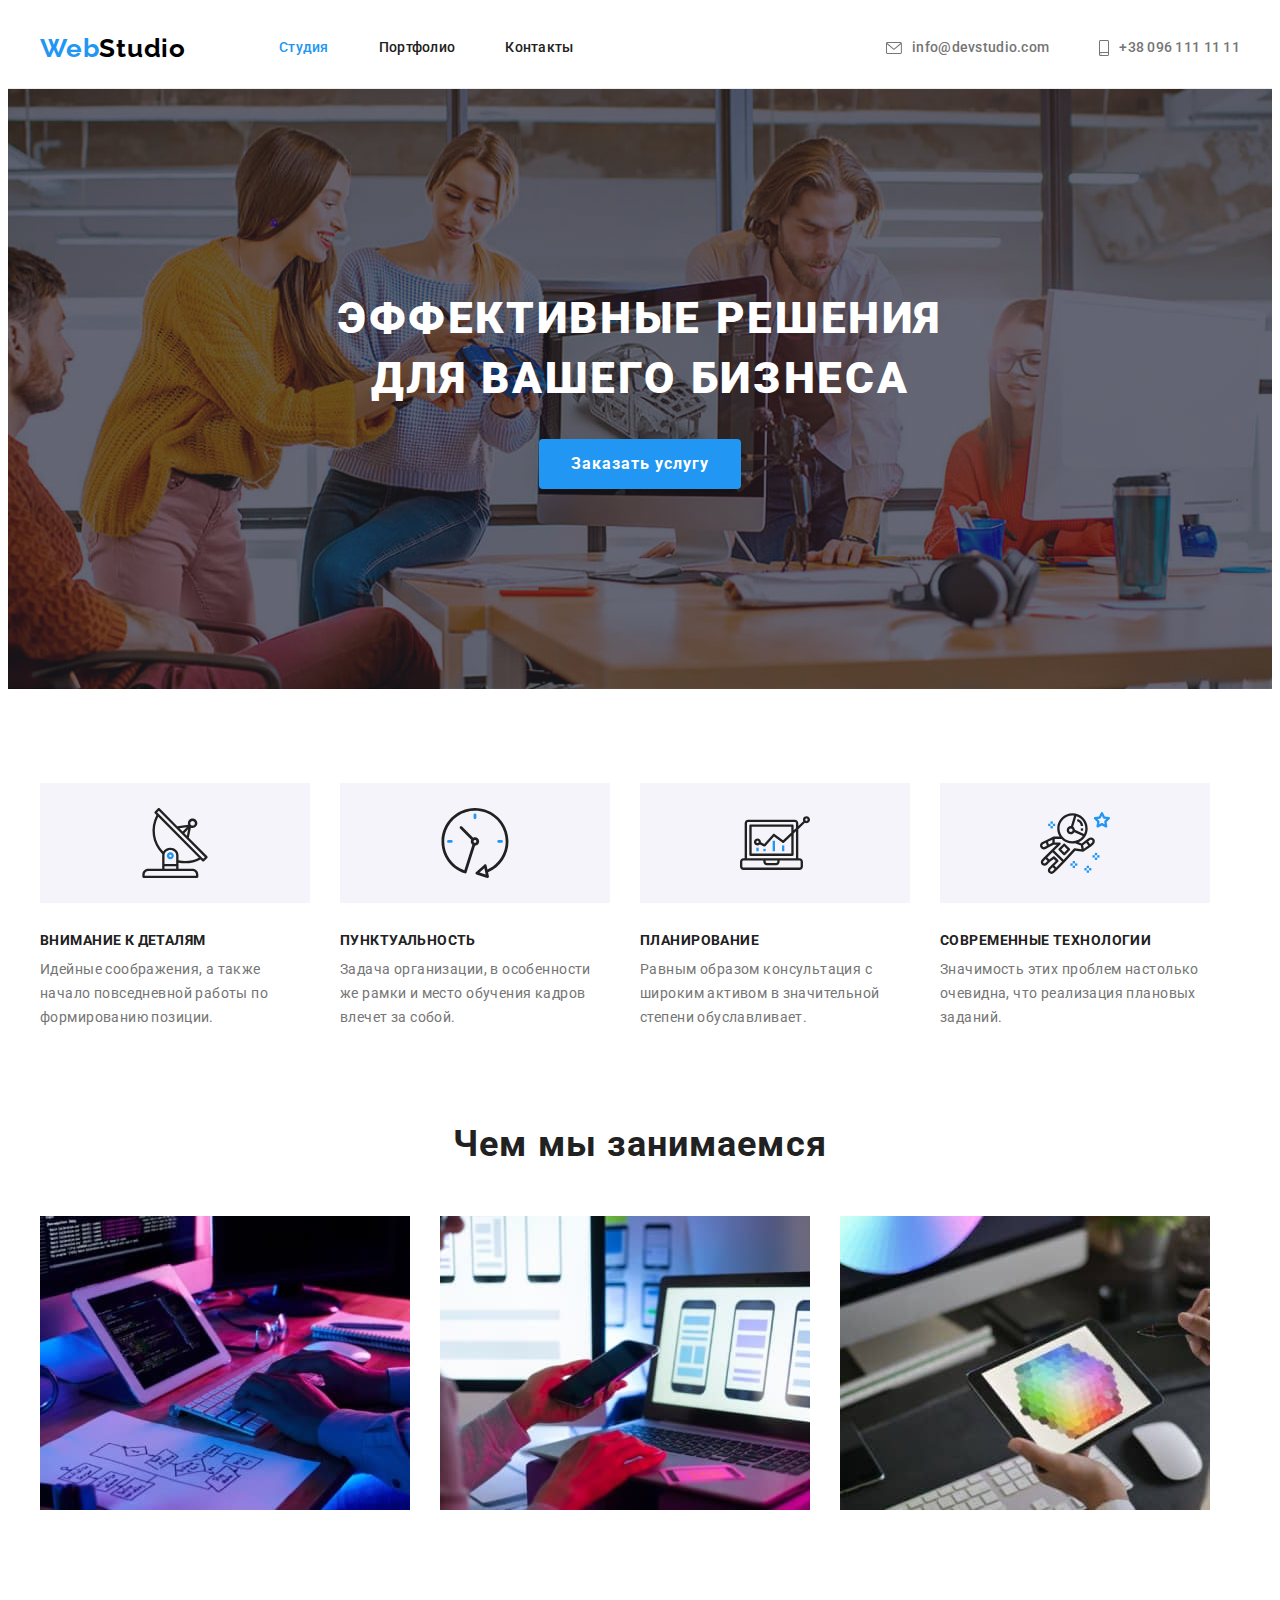
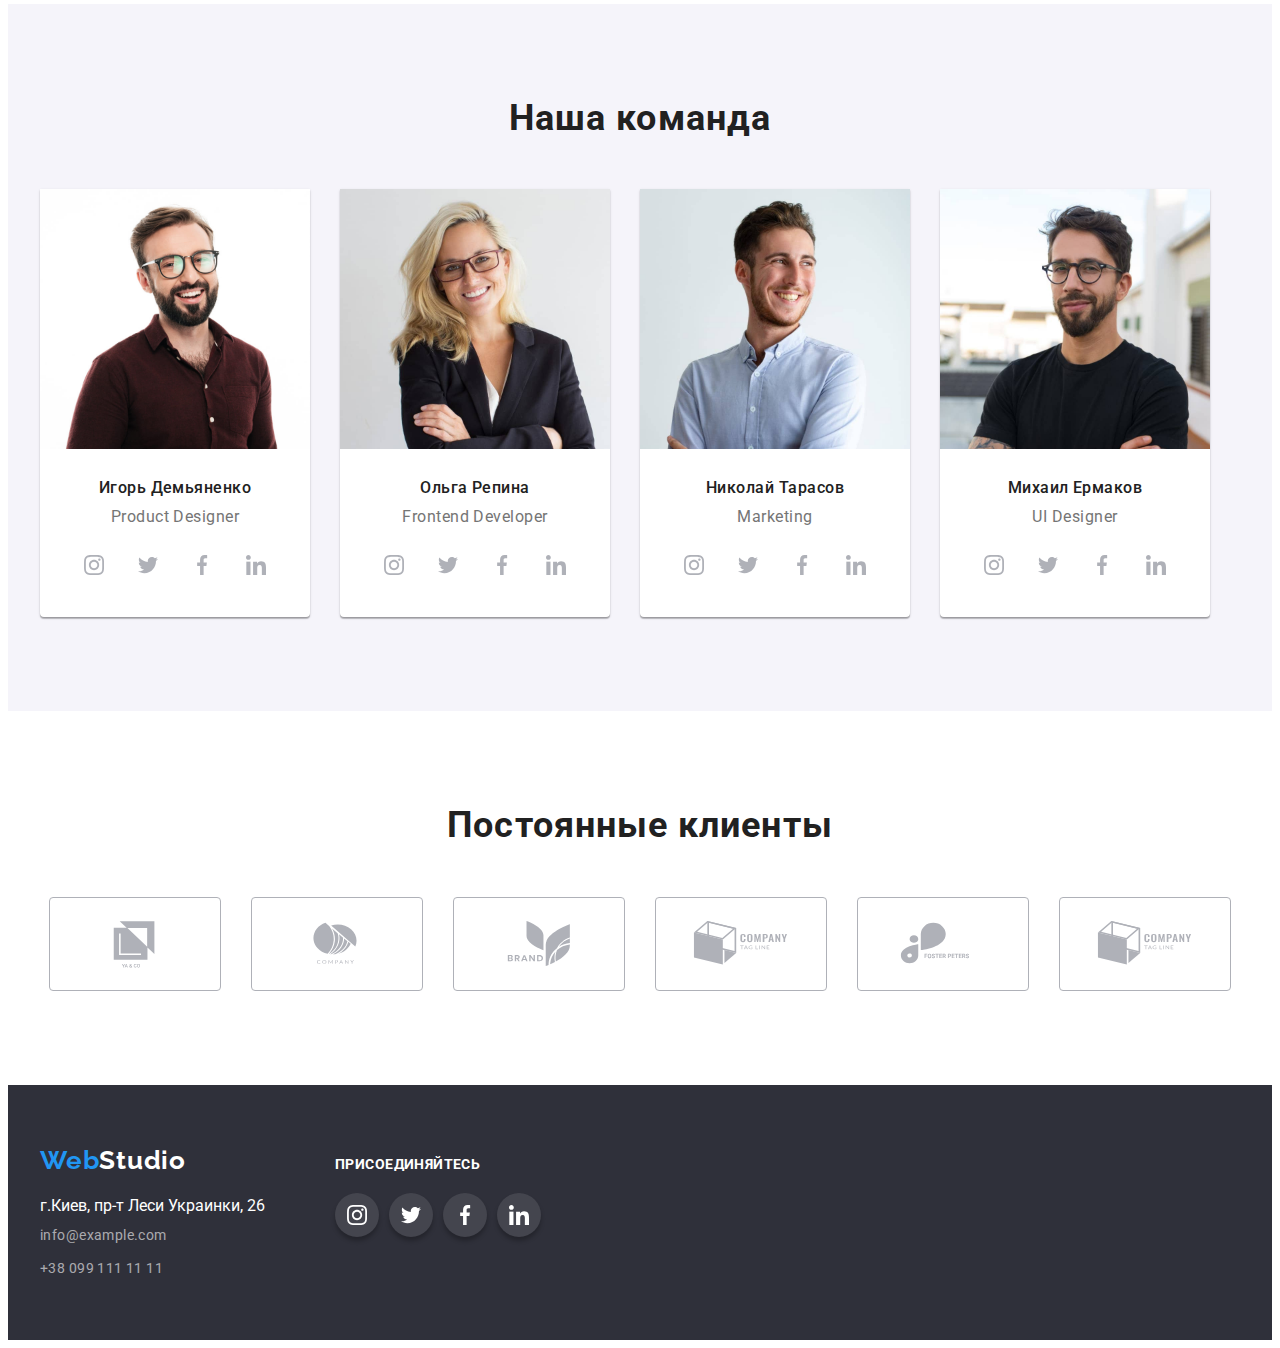
==== index.html @ c4a99738 "clone" ====
<!DOCTYPE html>
<html lang="ru">

<head>
    <link rel="stylesheet" href="https://cdnjs.cloudflare.com/ajax/libs/modern-normalize/1.1.0/modern-normalize.min.css"
        integrity="sha512-wpPYUAdjBVSE4KJnH1VR1HeZfpl1ub8YT/NKx4PuQ5NmX2tKuGu6U/JRp5y+Y8XG2tV+wKQpNHVUX03MfMFn9Q=="
        crossorigin="anonymous" referrerpolicy="no-referrer" />
    <link rel="preconnect" href="https://fonts.googleapis.com">
    <link rel="preconnect" href="https://fonts.gstatic.com" crossorigin>
    <link
        href="https://fonts.googleapis.com/css2?family=Raleway:wght@700&family=Roboto:wght@400;500;700;900&display=swap"
        rel="stylesheet">

    <link rel="stylesheet" href="./css/styles.css">
    <meta charset="UTF-8">
    <meta http-equiv="X-UA-Compatible" content="IE=edge">
    <meta name="viewport" content="width=device-width, initial-scale=1.0">
    <title>WebStudio</title>
</head>

<body>
    <!--Хедер-меню-->
    <header class="header">
        <div class="container header-cont">
            <a href="./index.html" class="title-hd header-logo-cont">Web<span class="title-hd-st">Studio</span></a>
            <nav class="nav-sect-hd ">
                <ul class="list nav-list">
                    <li class="nav-item">
                        <a href="index.html" class="link-hd current">Студия</a>
                    </li>
                    <li class="nav-item">
                        <a href="portfolio.html" class="link-hd">Портфолио</a>
                    </li>
                    <li class="nav-item">
                        <a href="" class="link-hd">Контакты</a>
                    </li>
                </ul>
            </nav>
                <ul class="list cont-menu-container cont-container">
                    <li class="nav-cont-item">
                        <a href="mailto:info@devstudio.com" class="link-hd-cont">
                            <svg class="icon-header" width="16" height="12">
                                <use href="./images/sprites.svg#icon-envelope"></use>
                            </svg>
                            info@devstudio.com</a>
                    </li>
                    <li class="nav-cont-item">
                        <a href="tel:+380961111111" class="link-hd-cont">
                            <svg class="icon-header" width="10" height="16">
                                <use href="./images/sprites.svg#icon-smartphone"></use>
                            </svg>+38 096 111 11 11</a>
                    </li>
                </ul>
        </div>
    </header>
    <!--Hero Section-->
    <main>
        <!--Первая Центральная секция-->
        <section class="hero-text-sect">
            <div class="container">
                <h1 class="hero-text hero-cont">
                    Эффективные решения для вашего бизнеса
                </h1>
                <button type="button" class="button-hero-sect">Заказать услугу</button>
            </div>
        </section>
        <!--Блоками-->
        <section class="section-block-cont">
            <div class="container">
            <ul class="list list-block-cont">
                    <li class="list-pre-title icon-antenna">
                        <h3 class="char-text">Внимание к деталям</h3>
                        <p class="char-text-p">Идейные соображения, а также начало повседневной работы по формированию
                            позиции.</p>
                    </li>
                    <li class="list-pre-title icon-clock">
                        <h3 class="char-text">Пунктуальность</h3>
                        <p class="char-text-p">Задача организации, в особенности же рамки и место обучения кадров влечет за
                            собой.</p>
                    </li>
                    <li class="list-pre-title icon-diagram"> 
                        <h3 class="char-text">Планирование</h3>
                        <p class="char-text-p">Равным образом консультация с широким активом в значительной степени
                            обуславливает.</p>
                    </li>
                    <li class="list-pre-title icon-astronaut">
                        <h3 class="char-text">Современные технологии</h3>
                        <p class="char-text-p">Значимость этих проблем настолько очевидна, что реализация плановых заданий.
                        </p>
                    </li>
                </ul>
            </div>
        </section>
        <!--Чем мы занимаемся-->
        <section class="our-works-container">
            <div class="container">
                <h2 class="our-works">Чем мы занимаемся</h2>
                <ul class="list list-our-works ">
                    <li class="our-works-photo">
                        <img src="./images/Studio/box1.jpg" alt="Картинка 1" width="370" height="294">
                    </li>
                    <li class="our-works-photo">
                        <img src="./images/Studio/box2.jpg" alt="Картинка 2" width="370" height="294">
                    </li>
                    <li class="our-works-photo">
                        <img src="./images/Studio/box3.jpg" alt="Картинка 3" width="370" height="294">
                    </li>
                </ul>
            </div>
        </section>
        <!--НАША КОМАНДА-->
        <section class="our-team-sect">
            <div class="container">
                <h2 class="our-team-text">Наша команда</h2>
                <ul class="list team-list-container">
                    <li class="team-cards item-team-container">
                        <img src="./images/Studio/img0.jpg" alt="Игорь Демьяненко" width="270" height="260">
                        <div class="text-team-cont">
                            <h3 class="team-name">Игорь Демьяненко</h3>
                            <p class="team-text-p">Product Designer</p>
                            <ul class="social-link-list">
                                <li class="social-link-item">
                                    <a href="" target="_blank" class="social-link">
                                        <svg class="social-icon" width="20" height="20">
                                            <use href="./images/sprites.svg#icon-instagram"></use>
                                        </svg>
                                    </a>
                                </li>
                                <li class="social-link-item">
                                    <a href="" target="_blank" class="social-link">
                                        <svg class="social-icon" width="20" height="20">
                                            <use href="./images/sprites.svg#icon-twitter"></use>
                                        </svg>
                                    </a>
                                </li>
                                <li class="social-link-item">
                                    <a href="" target="_blank" class="social-link">
                                        <svg class="social-icon" width="20" height="20">
                                            <use href="./images/sprites.svg#icon-facebook"></use>
                                        </svg>
                                    </a>
                                </li>
                                <li class="social-link-item">
                                    <a href="" target="_blank" class="social-link">
                                        <svg class="social-icon" width="20" height="20">
                                            <use href="./images/sprites.svg#icon-linkedin"></use>
                                        </svg>
                                    </a>
                                </li>
                            </ul>
                        </div>
                    </li>
                    <li class="team-cards item-team-container">
                        <img src="./images/Studio/img1.jpg" alt="Ольга Репина" width="270" height="260">
                        <div class="text-team-cont">
                            <h3 class="team-name">Ольга Репина</h3>
                            <p class="team-text-p">Frontend Developer</p>
                            <ul class="social-link-list">
                                <li class="social-link-item">
                                    <a href="" target="_blank" class="social-link">
                                        <svg class="social-icon" width="20" height="20">
                                            <use href="./images/sprites.svg#icon-instagram"></use>
                                        </svg>
                                    </a>
                                </li>
                                <li class="social-link-item">
                                    <a href="" target="_blank" class="social-link">
                                        <svg class="social-icon" width="20" height="20">
                                            <use href="./images/sprites.svg#icon-twitter"></use>
                                        </svg>
                                    </a>
                                </li>
                                <li class="social-link-item">
                                    <a href="" target="_blank" class="social-link">
                                        <svg class="social-icon" width="20" height="20">
                                            <use href="./images/sprites.svg#icon-facebook"></use>
                                        </svg>
                                    </a>
                                </li>
                                <li class="social-link-item">
                                    <a href="" target="_blank" class="social-link">
                                        <svg class="social-icon" width="20" height="20">
                                            <use href="./images/sprites.svg#icon-linkedin"></use>
                                        </svg>
                                    </a>
                                </li>
                            </ul>
                        </div>
                    </li>
                    <li class="team-cards item-team-container">
                        <img src="./images/Studio/img2.jpg" alt="Николай Тарасов" width="270" height="260">
                        <div class="text-team-cont">
                            <h3 class="team-name">Николай Тарасов</h3>
                            <p class="team-text-p">Marketing</p>
                            <ul class="social-link-list">
                                <li class="social-link-item">
                                    <a href="" target="_blank" class="social-link">
                                        <svg class="social-icon" width="20" height="20">
                                            <use href="./images/sprites.svg#icon-instagram"></use>
                                        </svg>
                                    </a>
                                </li>
                                <li class="social-link-item">
                                    <a href="" target="_blank" class="social-link">
                                        <svg class="social-icon" width="20" height="20">
                                            <use href="./images/sprites.svg#icon-twitter"></use>
                                        </svg>
                                    </a>
                                </li>
                                <li class="social-link-item">
                                    <a href="" target="_blank" class="social-link">
                                        <svg class="social-icon" width="20" height="20">
                                            <use href="./images/sprites.svg#icon-facebook"></use>
                                        </svg>
                                    </a>
                                </li>
                                <li class="social-link-item">
                                    <a href="" target="_blank" class="social-link">
                                        <svg class="social-icon" width="20" height="20">
                                            <use href="./images/sprites.svg#icon-linkedin"></use>
                                        </svg>
                                    </a>
                                </li>
                            </ul>
                        </div>
                    </li>
                    <li class="team-cards item-team-container">
                        <img src="./images/Studio/img3.jpg" alt="Михаил Ермаков" width="270" height="260">
                        <div class="text-team-cont">
                            <h3 class="team-name">Михаил Ермаков</h3>
                            <p class="team-text-p">UI Designer</p>
                            <ul class="social-link-list">
                                <li class="social-link-item">
                                    <a href="" target="_blank" class="social-link">
                                        <svg class="social-icon" width="20" height="20">
                                            <use href="./images/sprites.svg#icon-instagram"></use>
                                        </svg>
                                    </a>
                                </li>
                                <li class="social-link-item">
                                    <a href="" target="_blank" class="social-link">
                                        <svg class="social-icon" width="20" height="20">
                                            <use href="./images/sprites.svg#icon-twitter"></use>
                                        </svg>
                                    </a>
                                </li>
                                <li class="social-link-item">
                                    <a href="" target="_blank" class="social-link">
                                        <svg class="social-icon" width="20" height="20">
                                            <use href="./images/sprites.svg#icon-facebook"></use>
                                        </svg>
                                    </a>
                                </li>
                                <li class="social-link-item">
                                    <a href="" target="_blank" class="social-link">
                                        <svg class="social-icon" width="20" height="20">
                                            <use href="./images/sprites.svg#icon-linkedin"></use>
                                        </svg>
                                    </a>
                                </li>
                            </ul>
                        </div>
                    </li>
                </ul>
            </div>
        </section>
        <section class="clients-container">
            <div class="container">
                <h2 class="clients-title">Постоянные клиенты</h2>
                <ul class="clients-list">
                    <li class="clients-item">
                        <a class="clients-link" href="">
                            <svg class="clients-icon" width="106" height="60">
                                <use href="./images/sprites.svg#icon-logo" wight="106" height="60"></use>
                            </svg>
                        </a>
                    </li>
                    <li class="clients-item">
                        <a class="clients-link" href="">
                            <svg class="clients-icon" width="106" height="60">
                                <use href="./images/sprites.svg#icon-logo1" wight="106" height="60"></use>
                            </svg>
                        </a>
                    </li>
                    <li class="clients-item">
                        <a class="clients-link" href="">
                            <svg class="clients-icon" width="106" height="60">
                                <use href="./images/sprites.svg#icon-logo2" wight="106" height="60"></use>
                            </svg>
                        </a>
                    </li>
                    <li class="clients-item">
                        <a class="clients-link" href="">
                            <svg class="clients-icon" width="106" height="60">
                                <use href="./images/sprites.svg#icon-logo3" wight="106" height="60"></use>
                            </svg>
                        </a>
                    </li>
                    <li class="clients-item">
                        <a class="clients-link" href="">
                            <svg class="clients-icon" width="106" height="60">
                                <use href="./images/sprites.svg#icon-logo4" wight="106" height="60"></use>
                            </svg>
                        </a>
                    </li>
                    <li class="clients-item">
                        <a class="clients-link" href="">
                            <svg class="clients-icon" width="106" height="60">
                                <use href="./images/sprites.svg#icon-logo5" wight="106" height="60"></use>
                            </svg>
                        </a>
                    </li>
                </ul>
            </div>
        </section>
    </main>
    <!--Футер-->
    <footer class="footer-sect">
        <div class="container footer-container">
            <div class="footer-left">
                <a href="./index.html" class="logo-name-ft">
                    <span class="logo-web-ft">Web</span><span>Studio</span>
                </a>
                <address class="adress-sect">
                    <p class="adress-ft footer-item-list">г.Киев, пр-т Леси Украинки, 26</p>
                    <ul class="list">
                        <li class="footer-item-list">
                            <a href="mailto:info@example.com" class="link-cont-ft">info@example.com</a>
                        </li>
                        <li class="footer-item-list">
                            <a href="tel:+380991111111" class="link-cont-ft">+38 099 111 11 11</a>
                        </li>
                    </ul>
                </address>
            </div>
            <div class="footer-right">
                <h2 class="join-title-footer">Присоединяйтесь</h2>
                <ul class="join-link-list">
                    <li class="join-link-item">
                        <a href="" target="_blank" class="join-link">
                            <svg class="join-icon" width="20" height="20">
                                <use href="./images/sprites.svg#icon-instagram"></use>
                            </svg>
                        </a>
                    </li>
                    <li class="join-link-item">
                        <a href="" target="_blank" class="join-link">
                            <svg class="join-icon" width="20" height="20">
                                <use href="./images/sprites.svg#icon-twitter"></use>
                            </svg>
                        </a>
                    </li>
                    <li class="join-link-item">
                        <a href="" target="_blank" class="join-link">
                            <svg class="join-icon" width="20" height="20">
                                <use href="./images/sprites.svg#icon-facebook"></use>
                            </svg>
                        </a>
                    </li>
                    <li class="join-link-item">
                        <a href="" target="_blank" class="join-link">
                            <svg class="join-icon" width="20" height="20">
                                <use href="./images/sprites.svg#icon-linkedin"></use>
                            </svg>
                        </a>
                    </li>
                </ul>
            </div>
        </div>
    </footer>
</body>

</html>
---- css/styles.css ----
body {
  font-family: "Roboto", sans-serif;
  color: #212121;
}
button {
  font-family: inherit;
  cursor: pointer;
}

p,
h1,
h2,
h3,
h4,
h5,
h6 {
  margin: 0;
}

ul {
  margin: 0;
  padding: 0;
}

button {
  cursor: pointer;
}

img {
  display: block;
  max-width: 100%;
}
li {
  list-style: none;
}
.container {
  width: 1200px;
  padding-left: 15px;
  padding-right: 15px;
  margin-left: auto;
  margin-right: auto;
}

.list {
  list-style: none;
}
.link-portf a {
  text-decoration: none;
}
.visually-hidden {
  position: absolute;
  white-space: nowrap;
  width: 1px;
  height: 1px;
  overflow: hidden;
  border: 0;
  padding: 0;
  clip: rect(0 0 0 0);
  clip-path: inset(50%);
  margin: -1px;
}
/*Тут шрифт для лого в Хедере и в футере */
.title-hd,
.logo-name-ft {
  font-family: "Raleway", sans-serif;
}
/*----------------------------Хедер----------------------------*/
.header {
  border-bottom: 1px solid #ececec;
}

.header-cont {
  display: flex;
  align-items: center;
}

/*----------------------------Лого----------------------------*/
.title-hd,
.title-hd-st {
  font-weight: 700;
  font-size: 26px;
  line-height: 1.19;
  letter-spacing: 0.03em;
}
.title-hd {
  color: #2196f3;
}
.title-hd-st {
  color: #000000;
}
.header-logo-cont {
  margin-right: 93px;
}
/*----------------------------Меню навигации сайта----------------------------*/
.nav-list {
  display: flex;
}
.nav-item:not(:last-child) {
  margin-right: 50px;
}
.cont-container {
  margin-left: auto;
}
.cont-menu-container {
  display: flex;
}
.nav-cont-item:not(:last-child) {
  margin-right: 50px;
}
.link-hd-cont {
  display: flex;
  align-items: center;
}
.nav-sect-hd .link-hd,
.link-hd-cont {
  font-weight: 500;
  font-size: 14px;
  line-height: 1.14;
  letter-spacing: 0.02em;
}
.link-hd {
  color: #212121;
  padding-top: 32px;
  padding-bottom: 32px;
  display: block;
}
.title-hd,
.nav-sect-hd .link-hd,
.link-hd-cont {
  text-decoration: none;
}
.link-hd-cont {
  color: #757575;
}
.link-hd:hover,
.link-hd-cont:hover,
.link-hd:focus,
.link-hd-cont:focus {
  color: #2196f3;
}
.link-hd.current {
  color: #2196f3;
}
.icon-header {
  fill: #757575;
  margin-right: 10px;
}
.link-hd-cont:hover .icon-header,.link-hd-cont:focus .icon-header {
  fill:#2196f3;
}
/*----------------------------Главная Секция----------------------------*/
.hero-cont {
  max-width: 696px;
  margin-left: auto;
  margin-right: auto;
  margin-bottom: 30px;
}
.hero-text-sect {
  background-color: #2f303a;
  padding-top: 200px;
  padding-bottom: 200px;
  background-image: linear-gradient(to right,rgba(47, 48, 58, 0.4),rgba(47, 48, 58, 0.4)), url(../images/Studio/hero-background.jpg);
  background-repeat: no-repeat;
  background-size: cover;
  background-position: center;
  max-width: 1600px;
  margin-right: auto;
  margin-left: auto;
}
.hero-text {
  font-weight: 900;
  font-size: 44px;
  line-height: 1.36;
  text-align: center;
  letter-spacing: 0.06em;
  text-transform: uppercase;
  color: #ffffff;
}
.button-hero-sect {
  background-color: #2196f3;
  font-weight: 700;
  font-size: 16px;
  line-height: 1.87;
  display: block;
  letter-spacing: 0.06em;
  color: #ffffff;

  margin-left: auto;
  margin-right: auto;
  padding: 10px 32px 10px 32px;
  border: 0px;
  box-shadow: 0px 4px 4px rgba(0, 0, 0, 0.15);
  border-radius: 4px;
}

.button-hero-sect:hover,
.button-hero-sect:focus {
  background-color: #188ce8;
}
.char-text {
  font-weight: 700;
  font-size: 14px;
  line-height: 1.14;
  letter-spacing: 0.03em;
  text-transform: uppercase;
  color: #212121;
  margin-bottom: 10px;
}
.char-text-p {
  font-size: 14px;
  line-height: 1.7;
  letter-spacing: 0.03em;
  color: #757575;
}
.list-block-cont {
  display: flex;
}
.list-pre-title {
  width: 270px;
}
.list-pre-title::before {
  content: "";
  margin-bottom: 30px;
  height: 120px;
  background-color: #F5F4FA;
  background-repeat: no-repeat;
  background-position: center;
  display: block;
}
.icon-antenna.list-pre-title::before {
  content: "";
  background-image: url(../images/Studio/antenna.svg);
}
.icon-clock.list-pre-title::before {
  content: "";
  background-image: url(../images/Studio/clock.svg);
}.icon-diagram.list-pre-title::before {
  content: "";
  background-image: url(../images/Studio/diagram.svg);
}.icon-astronaut.list-pre-title::before {
  content: "";
  background-image: url(../images/Studio/astronaut.svg);
}
.list-pre-title:not(:last-child) {
  margin-right: 30px;
}
.section-block-cont {
  padding-top: 94px;
  padding-bottom: 94px;
}
/*----------------------------Чем мы занимаемся----------------------------*/
.our-works-container {
  padding-bottom: 94px;
}
.our-works {
  font-weight: 700;
  font-size: 36px;
  line-height: 1.16;
  text-align: center;
  letter-spacing: 0.03em;
  color: #212121;
  margin-bottom: 50px;
}

.list-our-works {
  display: flex;
}

.our-works-photo:not(:last-child) {
  margin-right: 30px;
  width: 370px;
}
/*----------------------------Наша команда----------------------------*/
.item-team-container:not(:last-child) {
  margin-right: 30px;
  width: 270px;
}
.team-list-container {
  display: flex;
}
.team-cards {
  background-color: #FFFFFF;
  box-shadow: 0px 1px 3px rgba(0, 0, 0, 0.12), 0px 1px 1px rgba(0, 0, 0, 0.14),
    0px 2px 1px rgba(0, 0, 0, 0.2);
  border-radius: 0px 0px 4px 4px;
  border: 0px;
}
.our-team-sect {
  background-color: #f5f4fa;
  padding-top: 94px;
  padding-bottom: 94px;
}
.our-team-text {
  font-weight: bold;
  font-size: 36px;
  line-height: 1.16;
  text-align: center;
  letter-spacing: 0.03em;
  color: #212121;
  margin-bottom: 50px;
}
.team-name {
  font-weight: 500;
  font-size: 16px;
  line-height: 1.18;

  text-align: center;
  letter-spacing: 0.03em;

  color: #212121;

  margin-bottom: 10px;
}
.team-text-p {
  font-size: 16px;
  line-height: 1.18;
  text-align: center;
  letter-spacing: 0.03em;
  margin-bottom: 16px;
  color: #757575;
}
.text-team-cont {
  padding-top: 30px;
  padding-bottom: 30px;
}
.social-link-list {
  display: flex;
  justify-content: center;
}
.social-link-item{
  width: 44px;
  height: 44px;
}
.social-link-item:not(:last-child) {
  margin-right: 10px;
}
.social-link{
  width: 100%;
  height: 100%;
  display: flex;
  border-radius: 50%;
  align-items: center;
  justify-content: center;
}
.social-icon {
  fill: #AFB1B8
}
.social-link:hover,
.social-link:focus {
  background-color: #2196F3;
}
.social-link:hover .social-icon,
.social-link:focus .social-icon {
  fill: #ffffff;
  background-color: #2196F3;
}
/* --------------------------Клиенты--------------------------- */
.clients-container {
  padding-top: 94px;
  padding-bottom: 94px;
}
.clients-title {
font-weight: 700;
font-size: 36px;
line-height: 1.16;
text-align: center;
letter-spacing: 0.03em;
margin-bottom: 50px;
}
.clients-list {
  display: flex;
  justify-content: center;
}
.clients-item {
  width: 170px;
  height: 92px;
  border: 1px solid #AFB1B8;
  border-radius: 4px;
}
.clients-item:not(:last-child) {
  margin-right: 30px;
}
.clients-link {
  width: 100%;
  height: 100%;
    display: flex;
  align-items: center;
  justify-content: center;
}
.clients-icon {
  fill: #AFB1B8;
}
.clients-item:hover,.clients-item:focus {
  border: 1px solid #2196f3;
}
.clients-item:hover .clients-icon ,
.clients-item:focus .clients-icon {
  fill: #2196f3;
}
/*----------------------------Футер----------------------------*/
.footer-sect {
  background-color: #2f303a;
  padding-top: 60px;
  padding-bottom: 60px;
}
.logo-name-ft {
  font-weight: 700;
  font-size: 26px;
  line-height: 1.19;
  letter-spacing: 0.03em;
  color: #ffffff;
  display: inline-block;
  margin-bottom: 20px;
}
.logo-web-ft {
  color: #2196f3;
}
.adress-ft {
  color: #ffffff;
}
.adress-sect {
  font-style: normal;
}
.link-cont-ft {
  font-size: 14px;
  line-height: 1.7;
  letter-spacing: 0.03em;
  color: rgba(255, 255, 255, 0.6);
}
.logo-name-ft,
.link-cont-ft {
  text-decoration: none;
}
.link-cont-ft:hover,
.link-cont-ft:focus {
  color: #ffffff;
}
.footer-item-list:not(:last-child) {
  margin-bottom: 9px;
}
.footer-container {
  display:flex;
  align-items: baseline;
}
.footer-left {
  margin-right: 70px;
}
.footer-right {
}
.join-title-footer {
font-weight: 700;
font-size: 14px;
line-height: 1.14;
letter-spacing: 0.03em;
color: #FFFFFF;
text-transform: uppercase;
margin-bottom: 20px;
}
.join-link-list {
  display: flex;
  justify-content: center;
}
.join-link-item {
  width: 44px;
  height: 44px;
}
.join-link-item:not(:last-child) {
  margin-right: 10px;
}
.join-link {
  width: 100%;
  height: 100%;
  display: flex;
  border-radius: 50%;
  align-items: center;
  background-color: rgba(255, 255, 255, 0.1); 
  justify-content: center;
  box-shadow: 0px 4px 4px rgba(0, 0, 0, 0.25);
}
.join-icon {
fill: #ffffff;
}
.join-link:hover,
.join-link:focus {
  background-color: #2196F3;
}
/*--------------------------------------------------------ПОРТФОЛИО--------------------------------------------------------*/
/*Button - Кнопки*/
.hero-text-portfolio-cont {
  padding-top: 94px;
  padding-bottom: 94px;
}

.button-filter-sect {
  display: flex;
  margin-bottom: 50px;
  justify-content: center;
}
.button-filter-list-portf:not(:last-child) {
  margin-right: 8px;
}

.button-filter:hover,
.button-filter:focus {
  background-color: #2196f3;
  color: #ffffff;
  box-shadow: 0px 3px 1px rgba(0, 0, 0, 0.1), 0px 1px 2px rgba(0, 0, 0, 0.08),
    0px 2px 2px rgba(0, 0, 0, 0.12);
}

.button-filter {
  background-color: #f5f4fa;
  font-weight: 500;
  font-size: 16px;
  line-height: 1.6x;
  text-align: center;
  letter-spacing: 0.03em;
  color: #212121;
  border: 0px;
  min-width: 73px;
  height: 38px;
  border-radius: 4px;
  display: inline-block;
}

/*----------------------------Галлерея----------------------------*/
.item-gallery-portf {
  display: flex;
  flex-wrap: wrap;
  margin-right: -30px;
  margin-bottom: -30px;
}
.gallery-portf-list {
  margin-right: 30px;
  flex-basis: calc(100% - 3 * 30px)/30px);

  margin-bottom: 30px;
}
.gallery-portf-list:hover,.gallery-portf-list:focus {
  box-shadow: 0px 1px 1px rgba(0, 0, 0, 0.12), 
  0px 4px 4px rgba(0, 0, 0, 0.06), 
  1px 4px 6px rgba(0, 0, 0, 0.16);
}
.text-filters {
  font-weight: 700;
  font-size: 18px;
  line-height: 2;
  letter-spacing: 0.06em;
  color: #212121;
  margin-bottom: 4px;
}
.text-filters-p {
  font-size: 16px;
  line-height: 1.87;
  letter-spacing: 0.03em;
  color: #757575;
}
.text-portf-photo-gallery {
  padding-top: 20px;
  padding-bottom: 20px;
  padding-left: 24px;
  padding-right: 24px;
  border-bottom: 1px solid #eeeeee;
  border-right: 1px solid #eeeeee;
  border-left: 1px solid #eeeeee;
}
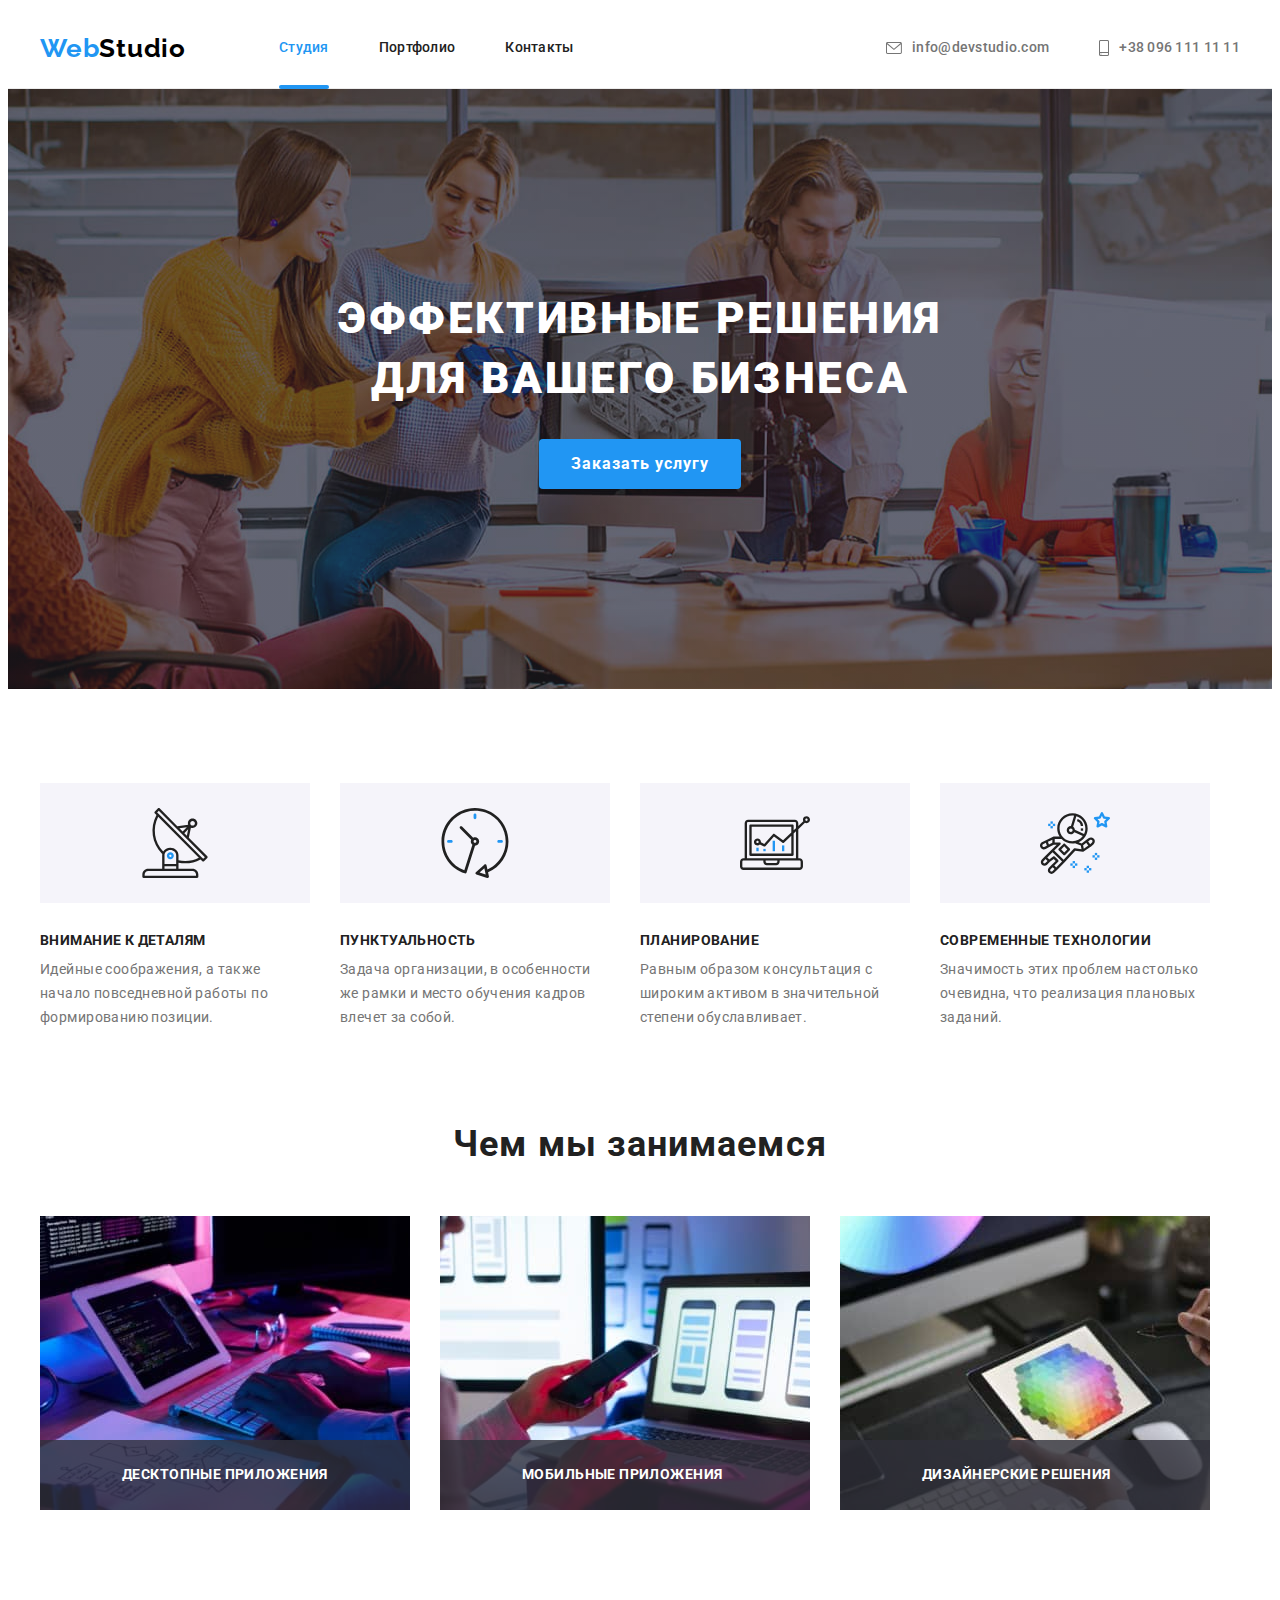
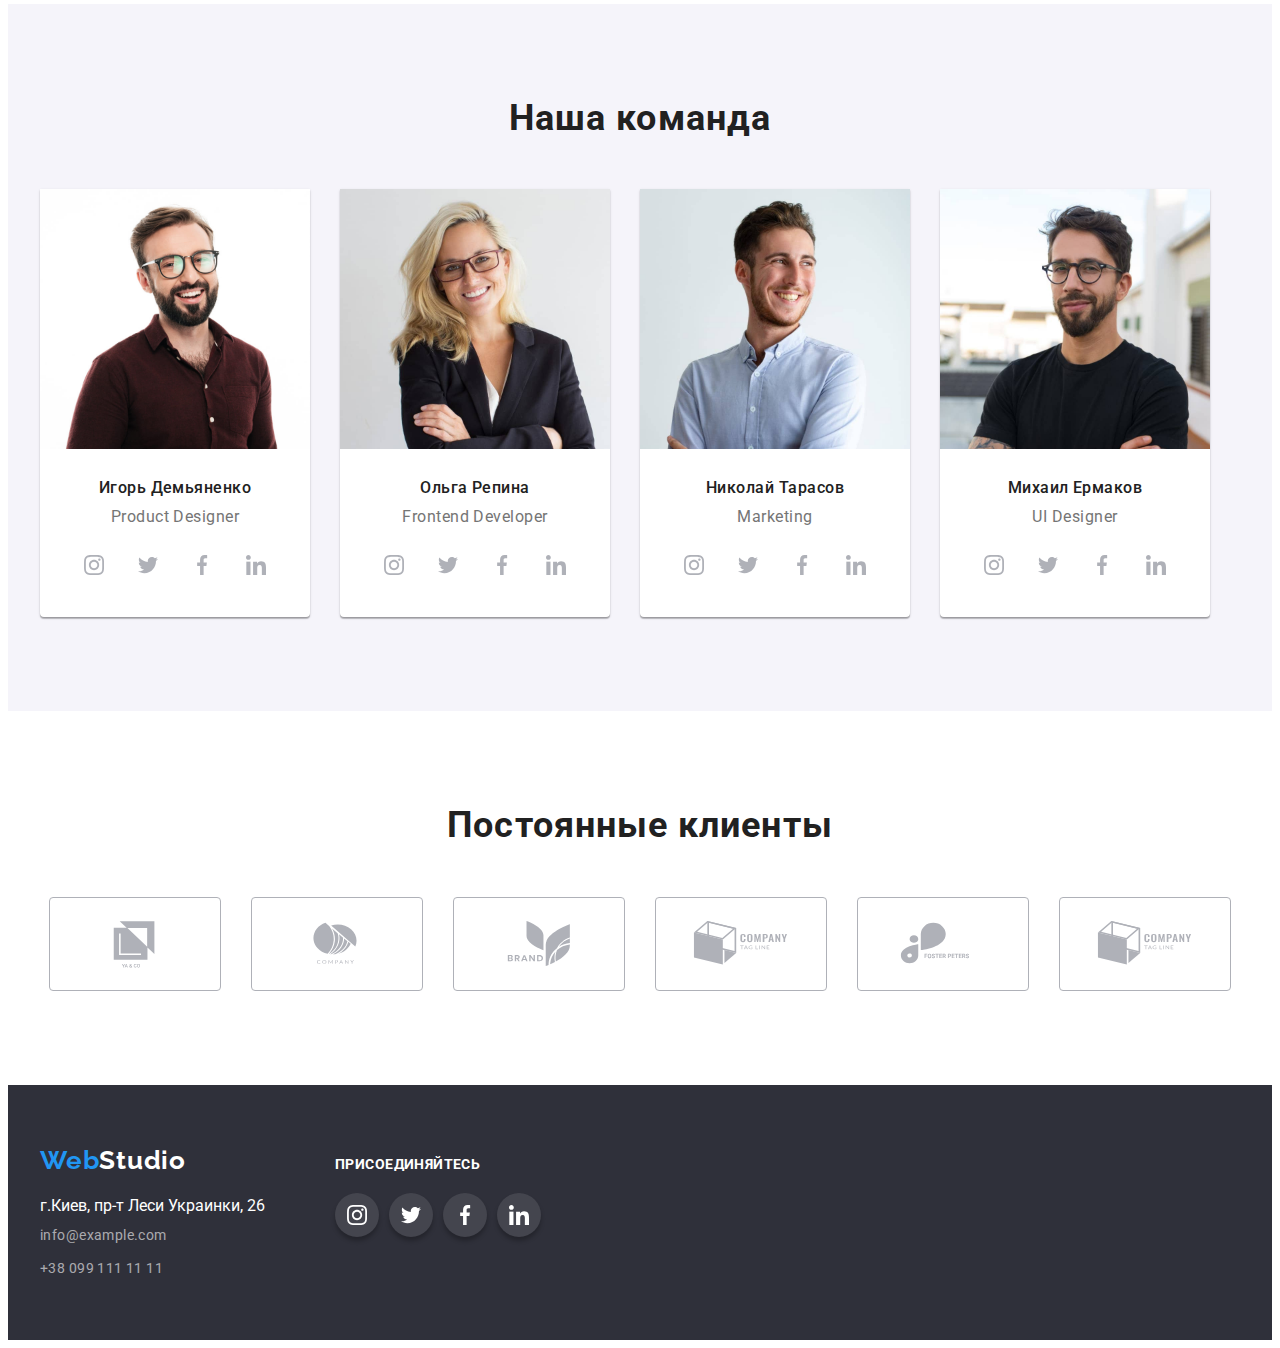
==== commit 02435b3b: "portfolia" ====
--- a/index.html
+++ b/index.html
@@ -61,7 +61,21 @@
                 <h1 class="hero-text hero-cont">
                     Эффективные решения для вашего бизнеса
                 </h1>
-                <button type="button" class="button-hero-sect">Заказать услугу</button>
+                <!--МОДЕЛКА/ОКНО вылезающее-->
+                <button type="button" class="button-hero-sect" data-modal-open >Заказать услугу</button>
+
+                <div class="backdrop is-hidden" data-modal>
+                    <div class="modal">
+                        <p>
+
+                        </p>
+                        <button type="button" class="button-hero-sect-closed" data-modal-close>
+                            <svg class="icon-close-black" width="18" height="18">
+                            <use href="./images/sprites.svg#icon-close-black" ></use>
+                        </svg>
+                        </button>
+                    </div>
+                </div>
             </div>
         </section>
         <!--Блоками-->
@@ -97,13 +111,28 @@
                 <h2 class="our-works">Чем мы занимаемся</h2>
                 <ul class="list list-our-works ">
                     <li class="our-works-photo">
-                        <img src="./images/Studio/box1.jpg" alt="Картинка 1" width="370" height="294">
+                        <div class="our-works-position-cont">
+                            <img src="./images/Studio/box1.jpg" alt="Картинка 1" width="370" height="294">
+                            <div class="our-works-pre-position-cont">
+                                <p class="ow-text-position-cont">Десктопные приложения</p>
+                            </div>
+                        </div>
                     </li>
                     <li class="our-works-photo">
-                        <img src="./images/Studio/box2.jpg" alt="Картинка 2" width="370" height="294">
+                        <div class="our-works-position-cont">
+                            <img src="./images/Studio/box2.jpg" alt="Картинка 2" width="370" height="294">
+                            <div class="our-works-pre-position-cont">
+                                <p class="ow-text-position-cont">Мобильные приложения</p>
+                            </div>
+                        </div>
                     </li>
                     <li class="our-works-photo">
-                        <img src="./images/Studio/box3.jpg" alt="Картинка 3" width="370" height="294">
+                        <div class="our-works-position-cont">
+                            <img src="./images/Studio/box3.jpg" alt="Картинка 3" width="370" height="294">
+                            <div class="our-works-pre-position-cont">
+                                <p class="ow-text-position-cont">Дизайнерские решения</p>
+                            </div>
+                        </div>
                     </li>
                 </ul>
             </div>
@@ -368,6 +397,7 @@
             </div>
         </div>
     </footer>
+    <script src="./js/modal.js"></script>
 </body>
 
 </html>--- a/css/styles.css
+++ b/css/styles.css
@@ -33,6 +33,59 @@
 li {
   list-style: none;
 }
+/* ----------------------МОДЕЛЬНОЕ ОКНО---------------------- */
+.backdrop {
+  position: fixed;
+  top: 0;
+  left: 0;
+  width: 100%;
+  height: 100%;
+  background-color: rgba(0, 0, 0, 0.5);
+  z-index: 9999;
+}
+.backdrop.is-hidden {
+  visibility: hidden;
+  opacity: 0;
+  pointer-events: none;
+  
+}
+.modal {
+position: absolute;
+  top: 50%;
+  left: 50%;
+  transform: translate(-50%,-50%);
+
+    min-width: 528px;
+  min-height: 581px;
+
+  box-shadow: 0px 1px 3px rgba(0, 0, 0, 0.12), 0px 1px 1px rgba(0, 0, 0, 0.14), 0px 2px 1px rgba(0, 0, 0, 0.2);
+  border-radius: 4px;
+  background-color: #ffffff;
+}
+.button-hero-sect-closed {
+  position: absolute;
+  top: 0%;
+  right: 0%;
+  height: 30px;
+  width: 30px;
+
+  display: flex;
+    margin-right: 8px;
+  margin-top: 8px;
+  align-items: center;
+  justify-content: center;
+
+  background-color: #ffffff;
+  border-radius: 50%;
+  border: 1px solid rgba(0, 0, 0, 0.2);
+}
+.icon-close-black {
+  content: "";
+  width: 100%;
+
+
+}
+/* ----------------------основные правила-------------------- */
 .container {
   width: 1200px;
   padding-left: 15px;
@@ -95,6 +148,9 @@
 .nav-list {
   display: flex;
 }
+.nav-item {
+  position: relative;
+}
 .nav-item:not(:last-child) {
   margin-right: 50px;
 }
@@ -123,6 +179,7 @@
   padding-top: 32px;
   padding-bottom: 32px;
   display: block;
+  transition: color 250ms cubic-bezier(0.4, 0, 0.2, 1);
 }
 .title-hd,
 .nav-sect-hd .link-hd,
@@ -131,6 +188,7 @@
 }
 .link-hd-cont {
   color: #757575;
+  transition: color 250ms cubic-bezier(0.4, 0, 0.2, 1);
 }
 .link-hd:hover,
 .link-hd-cont:hover,
@@ -141,9 +199,22 @@
 .link-hd.current {
   color: #2196f3;
 }
+.link-hd.current::after {
+  content: "";
+  height: 4px;
+  width: 100%;
+  background-color: #2196f3;
+  background-repeat: no-repeat;
+  background-position: center;
+  border-radius: 2px;
+  display: block;
+  position: absolute;
+  bottom: -1px;
+}
 .icon-header {
   fill: #757575;
   margin-right: 10px;
+  transition: fill 250ms cubic-bezier(0.4, 0, 0.2, 1);
 }
 .link-hd-cont:hover .icon-header,.link-hd-cont:focus .icon-header {
   fill:#2196f3;
@@ -185,6 +256,8 @@
   letter-spacing: 0.06em;
   color: #ffffff;
 
+  transition: background-color 250ms cubic-bezier(0.4, 0, 0.2, 1);
+
   margin-left: auto;
   margin-right: auto;
   padding: 10px 32px 10px 32px;
@@ -249,6 +322,26 @@
   padding-bottom: 94px;
 }
 /*----------------------------Чем мы занимаемся----------------------------*/
+.our-works-pre-position-cont {
+  position: absolute;
+  background-color: rgba(47, 48, 58, 0.8);;
+  width: 100%;
+  height: 70px;
+  bottom: 0px;
+}
+.ow-text-position-cont{
+padding: 27px 82px 27px 82px;
+font-weight: 700;
+font-size: 14px;
+line-height: 1.14;
+letter-spacing: 0.03em;
+text-transform: uppercase;
+color: #FFFFFF;
+
+}
+.our-works-position-cont {
+  position: relative;
+}
 .our-works-container {
   padding-bottom: 94px;
 }
@@ -342,17 +435,20 @@
   align-items: center;
   justify-content: center;
 }
+.social-link, .social-icon {
+  transition: background-color 250ms cubic-bezier(0.4, 0, 0.2, 1) , fill 250ms cubic-bezier(0.4, 0, 0.2, 1);
+}
 .social-icon {
   fill: #AFB1B8
 }
 .social-link:hover,
 .social-link:focus {
   background-color: #2196F3;
+  fill: #ffffff;
 }
 .social-link:hover .social-icon,
 .social-link:focus .social-icon {
   fill: #ffffff;
-  background-color: #2196F3;
 }
 /* --------------------------Клиенты--------------------------- */
 .clients-container {
@@ -376,6 +472,7 @@
   height: 92px;
   border: 1px solid #AFB1B8;
   border-radius: 4px;
+    transition: border 250ms cubic-bezier(0.4, 0, 0.2, 1);
 }
 .clients-item:not(:last-child) {
   margin-right: 30px;
@@ -389,6 +486,7 @@
 }
 .clients-icon {
   fill: #AFB1B8;
+   transition: fill 250ms cubic-bezier(0.4, 0, 0.2, 1);
 }
 .clients-item:hover,.clients-item:focus {
   border: 1px solid #2196f3;
@@ -426,6 +524,7 @@
   line-height: 1.7;
   letter-spacing: 0.03em;
   color: rgba(255, 255, 255, 0.6);
+  transition: color 250ms cubic-bezier(0.4, 0, 0.2, 1);
 }
 .logo-name-ft,
 .link-cont-ft {
@@ -476,6 +575,7 @@
   background-color: rgba(255, 255, 255, 0.1); 
   justify-content: center;
   box-shadow: 0px 4px 4px rgba(0, 0, 0, 0.25);
+  transition: background-color 250ms cubic-bezier(0.4, 0, 0.2, 1);
 }
 .join-icon {
 fill: #ffffff;
@@ -499,7 +599,10 @@
 .button-filter-list-portf:not(:last-child) {
   margin-right: 8px;
 }
-
+.button-filter{
+  transition: background-color 250ms cubic-bezier(0.4, 0, 0.2, 1), color 250ms cubic-bezier(0.4, 0, 0.2, 1), 
+  box-shadow 250ms cubic-bezier(0.4, 0, 0.2, 1);
+}
 .button-filter:hover,
 .button-filter:focus {
   background-color: #2196f3;
@@ -524,6 +627,7 @@
 }
 
 /*----------------------------Галлерея----------------------------*/
+
 .item-gallery-portf {
   display: flex;
   flex-wrap: wrap;
@@ -533,8 +637,8 @@
 .gallery-portf-list {
   margin-right: 30px;
   flex-basis: calc(100% - 3 * 30px)/30px);
-
   margin-bottom: 30px;
+  transition: box-shadow 250ms cubic-bezier(0.4, 0, 0.2, 1);
 }
 .gallery-portf-list:hover,.gallery-portf-list:focus {
   box-shadow: 0px 1px 1px rgba(0, 0, 0, 0.12), 
